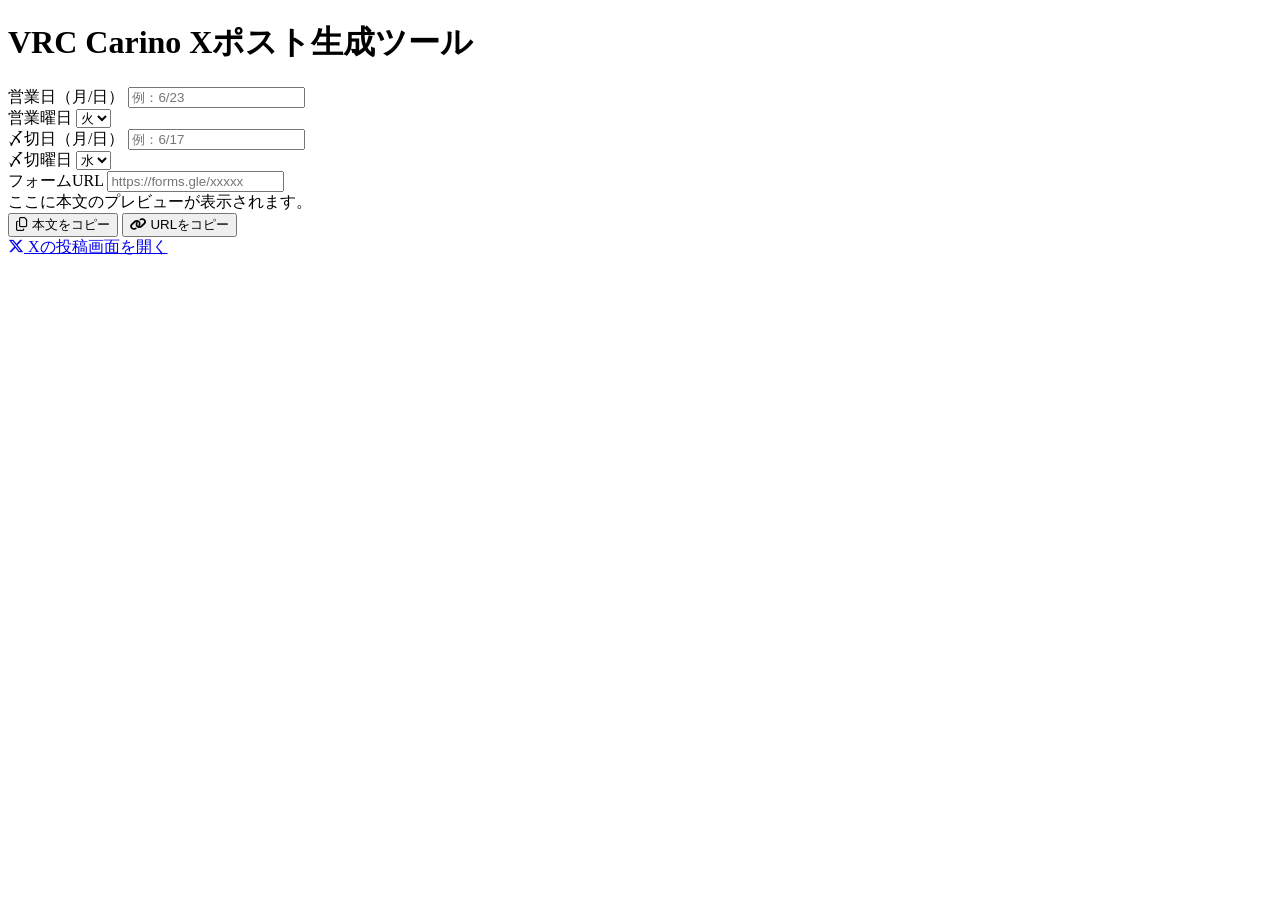
==== post-generator/index.html @ 82fda17e "Create post-generator/index" ====
<!DOCTYPE html>
<html lang="ja">
<head>
  <meta charset="UTF-8">
  <link rel="stylesheet" href="style.css">
  <link rel="stylesheet" href="https://cdnjs.cloudflare.com/ajax/libs/font-awesome/6.5.0/css/all.min.css">
  <title>VRC Carino Xポスト生成ツール</title>
</head>
<body>
  <h1>VRC Carino Xポスト生成ツール</h1>
  <div class="date-row">
    <div class="form-group date-input">
      <label for="eventDate">営業日（月/日）</label>
      <input type="text" id="eventDate" placeholder="例：6/23">
    </div>

    <div class="form-group day-input">
      <label for="eventDay">営業曜日</label>
      <select id="eventDay">
        <option>月</option>
        <option selected>火</option>
        <option>水</option>
        <option>木</option>
        <option>金</option>
        <option>土</option>
        <option>日</option>
      </select>
    </div>
  </div>

  <div class="date-row">
    <div class="form-group date-input">
      <label for="deadlineDate">〆切日（月/日）</label>
      <input type="text" id="deadlineDate" placeholder="例：6/17">
    </div>

    <div class="form-group day-input">
      <label for="deadlineDay">〆切曜日</label>
      <select id="deadlineDay">
        <option>月</option>
        <option>火</option>
        <option selected>水</option>
        <option>木</option>
        <option>金</option>
        <option>土</option>
        <option>日</option>
      </select>
    </div>
  </div>

  <div class="form-group">
    <label for="formUrl">フォームURL</label>
    <input type="text" id="formUrl" placeholder="https://forms.gle/xxxxx">
  </div>

  <div id="preview">ここに本文のプレビューが表示されます。</div>

  <div class="button-group">
    <button onclick="copyText()">
      <i class="fa-regular fa-copy"></i> 本文をコピー
    </button>
    <button onclick="copyUrl()">
      <i class="fa-solid fa-link"></i> URLをコピー
    </button>
  </div>

  <a id="openLink" href="###" target="_blank" class="open-button">
    <i class="fa-brands fa-x-twitter"></i> Xの投稿画面を開く
  </a>

  <script src="script.js"></script>
</body>
</html>
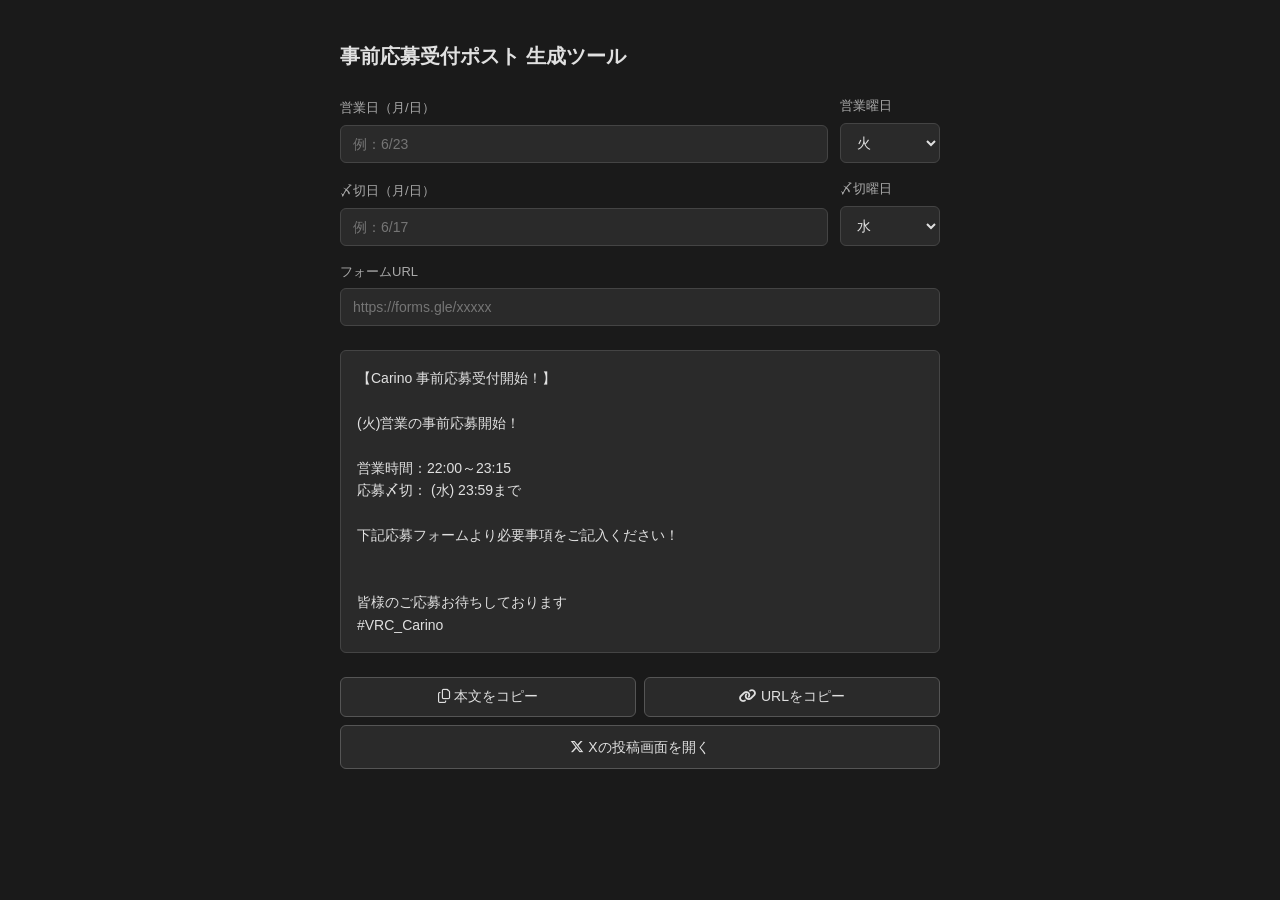
==== commit 96cb7794: "Update index.html" ====
--- a/post-generator/index.html
+++ b/post-generator/index.html
@@ -4,10 +4,10 @@
   <meta charset="UTF-8">
   <link rel="stylesheet" href="style.css">
   <link rel="stylesheet" href="https://cdnjs.cloudflare.com/ajax/libs/font-awesome/6.5.0/css/all.min.css">
-  <title>VRC Carino Xポスト生成ツール</title>
+  <title>VRC Carino | 事前応募受付ポスト 生成ツール</title>
 </head>
 <body>
-  <h1>VRC Carino Xポスト生成ツール</h1>
+  <h1>事前応募受付ポスト 生成ツール</h1>
   <div class="date-row">
     <div class="form-group date-input">
       <label for="eventDate">営業日（月/日）</label>
--- a/post-generator/style.css
+++ b/post-generator/style.css
@@ -0,0 +1,111 @@
+/* === 全体 === */
+body{
+    font-family: sans-serif;
+    max-width: 600px;
+    margin: 40px auto;
+    padding: 0 16px;
+    line-height: 1.6;
+    color: #e0e0e0;
+    background-color: #1a1a1a;
+}
+
+h1{
+    font-size: 20px;
+    margin-bottom: 24px;
+}
+
+/* === 入力欄 === */
+input, select{
+    background-color: #2a2a2a;
+    color: #e0e0e0;
+    border: 1px solid #444;
+    border-radius: 6px;
+    padding: 10px 12px;
+    width: 100%;
+    font-size: 14px;
+    box-sizing: border-box;
+}
+
+label{
+    display: block;
+    font-size: 13px;
+    color: #aaa;
+    margin-top: 0px;
+    margin-bottom: 6px;
+}
+
+.form-group{
+    margin-bottom: 16px;
+}
+
+.date-row {
+    display: flex;
+    gap: 12px;
+    align-items: flex-end;
+}
+
+.date-input{
+    flex: 1;
+}
+
+.day-input{
+    width: 100px;
+}
+
+/* === プレビュー === */
+
+#preview{
+    white-space: pre-wrap;
+    background-color: #2a2a2a;
+    border: 1px solid #444;
+    border-radius: 6px;
+    padding: 16px;
+    font-size: 14px;
+    margin-top: 24px;
+    margin-bottom: 24px;
+    color: #e0e0e0;
+}
+
+/* === ボタン ===*/
+
+button{
+    padding: 10px 20px;
+    font-size: 14px;
+    border-radius: 6px;
+    border: 1px solid #555;
+    background-color: #2a2a2a;
+    color: #e0e0e0;
+    cursor: pointer;
+}
+
+button:hover{
+    background-color: #3a3a3a;
+}
+
+.button-group{
+    display: flex;
+    gap: 8px;
+    margin-top: 12px;
+}
+
+.button-group button{
+    flex: 1;
+}
+
+.open-button{
+    display: block;
+    text-align: center;
+    margin-top: 8px;
+    padding: 10px 20px;
+    font-size: 14px;
+    border-radius: 6px;
+    border: 1px solid #555;
+    background-color: #2a2a2a;
+    color: #e0e0e0;
+    cursor: pointer;
+    text-decoration: none;
+}
+
+.open-button:hover{
+    background-color: #3a3a3a;
+}
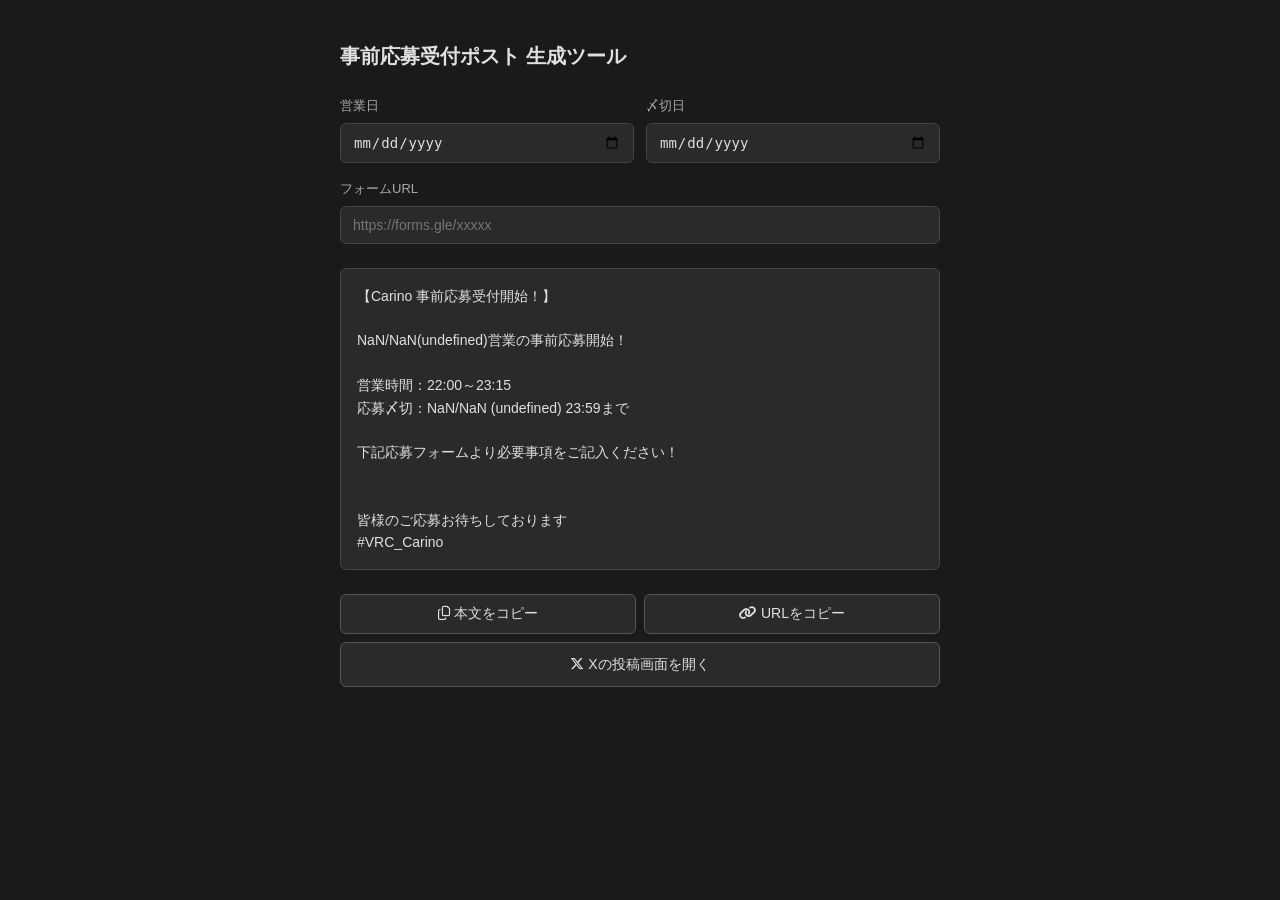
==== commit 69d8f487: "[事前応募受付] カレンダー入力・曜日自動計算に変更" ====
--- a/post-generator/index.html
+++ b/post-generator/index.html
@@ -9,42 +9,14 @@
 <body>
   <h1>事前応募受付ポスト 生成ツール</h1>
   <div class="date-row">
-    <div class="form-group date-input">
-      <label for="eventDate">営業日（月/日）</label>
-      <input type="text" id="eventDate" placeholder="例：6/23">
+    <div class="form-group">
+      <label for="eventDate">営業日</label>
+      <input type="date" id="eventDate">
     </div>
 
-    <div class="form-group day-input">
-      <label for="eventDay">営業曜日</label>
-      <select id="eventDay">
-        <option>月</option>
-        <option selected>火</option>
-        <option>水</option>
-        <option>木</option>
-        <option>金</option>
-        <option>土</option>
-        <option>日</option>
-      </select>
-    </div>
-  </div>
-
-  <div class="date-row">
-    <div class="form-group date-input">
-      <label for="deadlineDate">〆切日（月/日）</label>
-      <input type="text" id="deadlineDate" placeholder="例：6/17">
-    </div>
-
-    <div class="form-group day-input">
-      <label for="deadlineDay">〆切曜日</label>
-      <select id="deadlineDay">
-        <option>月</option>
-        <option>火</option>
-        <option selected>水</option>
-        <option>木</option>
-        <option>金</option>
-        <option>土</option>
-        <option>日</option>
-      </select>
+    <div class="form-group">
+      <label for="deadlineDate">〆切日</label>
+      <input type="date" id="deadlineDate">
     </div>
   </div>
 
--- a/post-generator/style.css
+++ b/post-generator/style.css
@@ -44,12 +44,8 @@
     align-items: flex-end;
 }
 
-.date-input{
+.date-row .form-group{
     flex: 1;
-}
-
-.day-input{
-    width: 100px;
 }
 
 /* === プレビュー === */
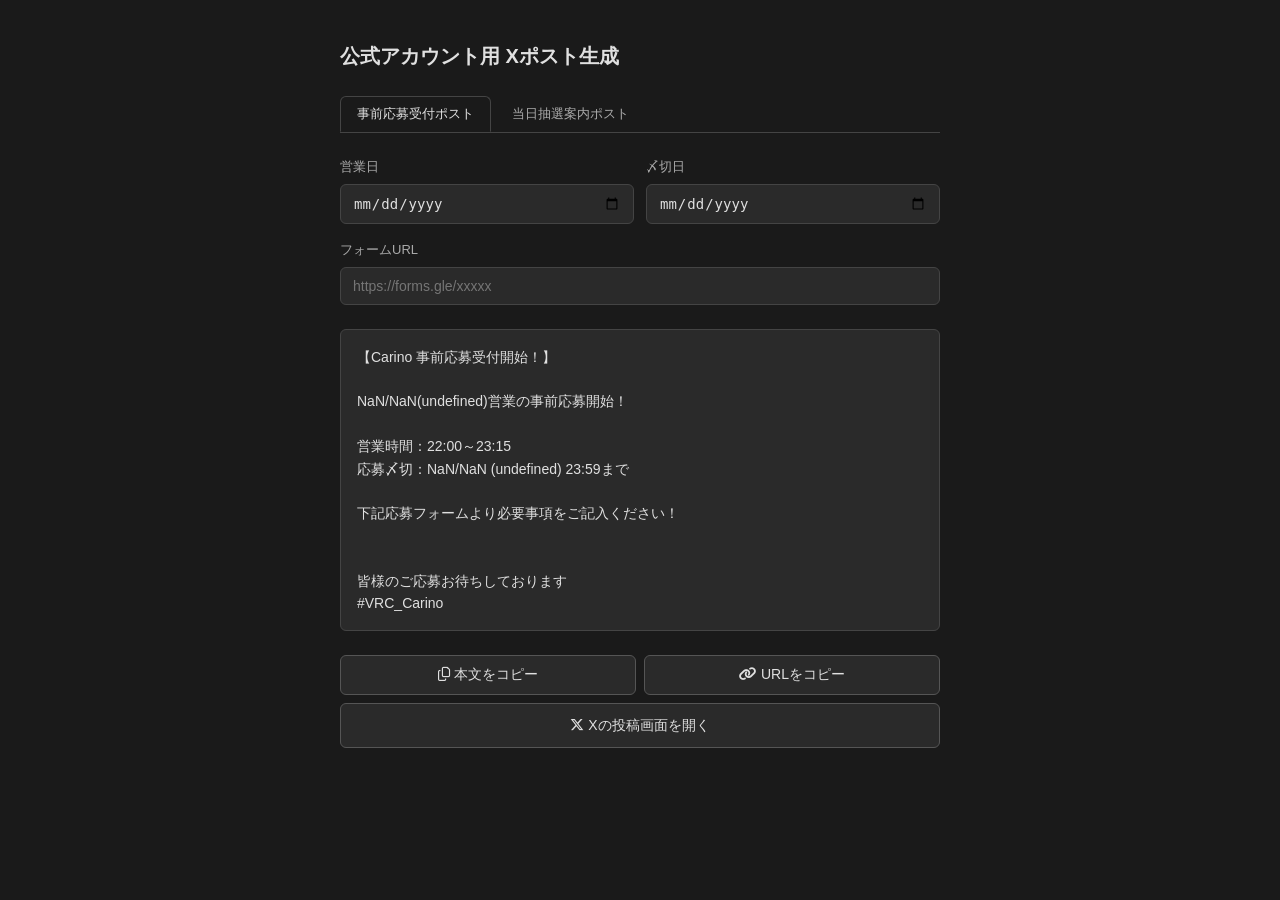
==== commit 6f7496c0: "【Xポスト生成】当日抽選案内ポストの生成機能を追加" ====
--- a/post-generator/index.html
+++ b/post-generator/index.html
@@ -4,27 +4,54 @@
   <meta charset="UTF-8">
   <link rel="stylesheet" href="style.css">
   <link rel="stylesheet" href="https://cdnjs.cloudflare.com/ajax/libs/font-awesome/6.5.0/css/all.min.css">
-  <title>VRC Carino | 事前応募受付ポスト 生成ツール</title>
+  <title>Carino Tools | 公式アカウント用 Xポスト生成</title>
 </head>
 <body>
-  <h1>事前応募受付ポスト 生成ツール</h1>
-  <div class="date-row">
-    <div class="form-group">
-      <label for="eventDate">営業日</label>
-      <input type="date" id="eventDate">
+  <h1>公式アカウント用 Xポスト生成</h1>
+
+  <div class="tab-group">
+    <button class="tab-btn active" onclick="switchTab('pre')">事前応募受付ポスト</button>
+    <button class="tab-btn" onclick="switchTab('sameday')">当日抽選案内ポスト</button>
+  </div>
+
+  <!-- 事前応募受付ポスト -->
+  <div id="tab-pre" class="tab-content">
+    <div class="date-row">
+      <div class="form-group">
+        <label for="eventDate">営業日</label>
+        <input type="date" id="eventDate">
+      </div>
+
+      <div class="form-group">
+        <label for="deadlineDate">〆切日</label>
+        <input type="date" id="deadlineDate">
+      </div>
     </div>
 
     <div class="form-group">
-      <label for="deadlineDate">〆切日</label>
-      <input type="date" id="deadlineDate">
+      <label for="formUrl">フォームURL</label>
+      <input type="text" id="formUrl" placeholder="https://forms.gle/xxxxx">
     </div>
   </div>
 
-  <div class="form-group">
-    <label for="formUrl">フォームURL</label>
-    <input type="text" id="formUrl" placeholder="https://forms.gle/xxxxx">
+  <!-- 当日抽選案内ポスト -->
+  <div id="tab-sameday" class="tab-content" stylr="display: none;">
+    <div class="form-group">
+      <label for="samedayDate">営業日</label>
+      <input type="date" id="samedayDate">
+    </div>
+    <div class="form-group">
+      <label for="joinAccount">Join先</label>
+      <select id="joinAccount">
+        <option value="ジュン -Jun-|https://vrchat.com/home/user/usr_be6aa528-2660-40ba-b637-6ffcb6da67be">ジュン -Jun-</option>
+        <option value="あみたん|https://vrchat.com/home/user/usr_3b7d1da3-ec9b-4814-8577-037f0c901adb">あみたん</option>
+        <option value="AmashiroRyuka|http://vrchat.com/home/user/usr_2aadabdf-6d99-48a1-bf7d-c8971e1df5d4">AmashiroRyuka</option>
+        <option value="ありす・ありす|https://vrchat.com/home/user/usr_f4225913-33be-432b-bb51-addd1497ab95">ありす・ありす</option>
+        <option value="- なゆ -|https://vrchat.com/home/user/usr_e267233a-0d1a-445a-8b63-efb0e89eea8a">- なゆ -</option>
+      </select>
+    </div>
   </div>
-
+  
   <div id="preview">ここに本文のプレビューが表示されます。</div>
 
   <div class="button-group">
--- a/post-generator/style.css
+++ b/post-generator/style.css
@@ -62,8 +62,36 @@
     color: #e0e0e0;
 }
 
+/* === タブ ===*/
+.tab-group{
+    display: flex;
+    gap: 4px;
+    margin-bottom: 24px;
+    border-bottom: 1px solid #444;
+}
+
+.tab-btn{
+    padding: 8px 16px;
+    font-size: 13px;
+    border-radius: 6px 6px 0 0;
+    border: 1px solid transparent;
+    background-color: transparent;
+    color: #aaa;
+    cursor: pointer;
+}
+
+.tab-btn:hover{
+    color: #e0e0e0;
+}
+
+.tab-btn.active{
+    border-color: #444;;
+    border-bottom-color: #1a1a1a;
+    background-color: #1a1a1a;
+    color: #e0e0e0;
+}
+
 /* === ボタン ===*/
-
 button{
     padding: 10px 20px;
     font-size: 14px;
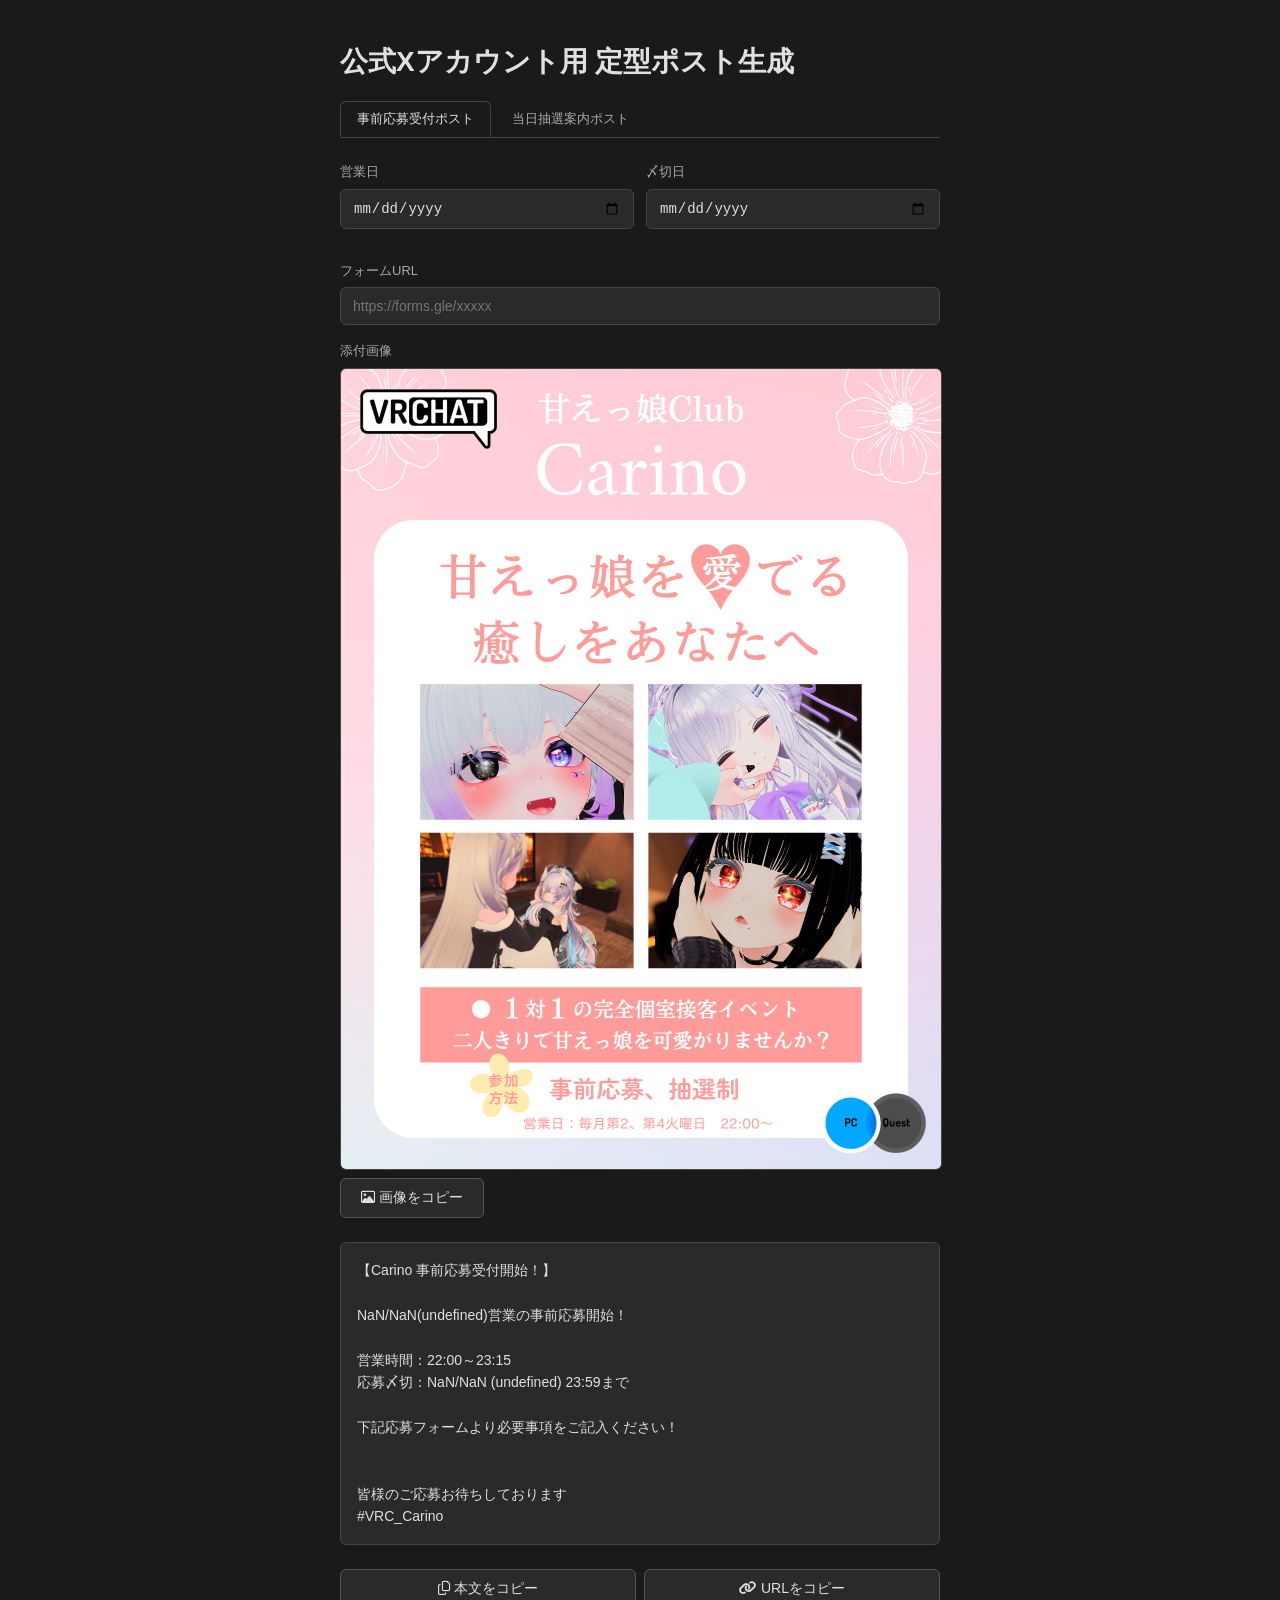
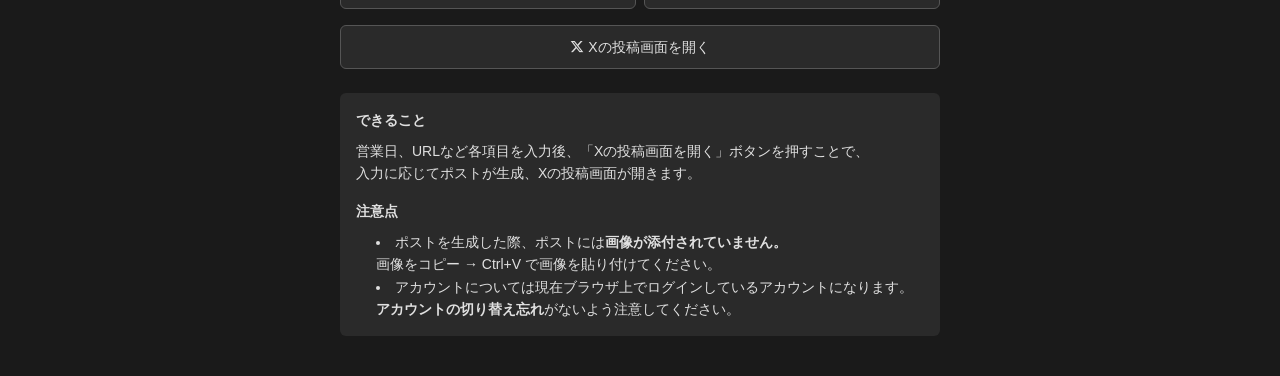
==== commit 2dfad3f9: "【定型ポスト生成】画像コピー機能と入力補助を追加" ====
--- a/post-generator/index.html
+++ b/post-generator/index.html
@@ -4,11 +4,14 @@
   <meta charset="UTF-8">
   <link rel="stylesheet" href="style.css">
   <link rel="stylesheet" href="https://cdnjs.cloudflare.com/ajax/libs/font-awesome/6.5.0/css/all.min.css">
-  <title>Carino Tools | 公式アカウント用 Xポスト生成</title>
+  <title>Carino Tools | 公式Xアカウント用 定型ポスト生成</title>
 </head>
 <body>
-  <h1>公式アカウント用 Xポスト生成</h1>
+  <h1 class="tool">
+    公式Xアカウント用 定型ポスト生成
+  </h1>
 
+  <!-- 各ポスト切替タブ-->
   <div class="tab-group">
     <button class="tab-btn active" onclick="switchTab('pre')">事前応募受付ポスト</button>
     <button class="tab-btn" onclick="switchTab('sameday')">当日抽選案内ポスト</button>
@@ -29,13 +32,22 @@
     </div>
 
     <div class="form-group">
+
       <label for="formUrl">フォームURL</label>
       <input type="text" id="formUrl" placeholder="https://forms.gle/xxxxx">
+    </div>
+
+    <div class="image-block">
+      <label>添付画像</label>
+      <img src="images/pre/pre-poster.png" alt="事前応募受付ポスト用画像" class="image-preview">
+      <button onclick="copyImage('images/pre/pre-poster.png')">
+        <i class="fa-regular fa-image"></i> 画像をコピー
+      </button>
     </div>
   </div>
 
   <!-- 当日抽選案内ポスト -->
-  <div id="tab-sameday" class="tab-content" stylr="display: none;">
+  <div id="tab-sameday" class="tab-content" style="display: none;">
     <div class="form-group">
       <label for="samedayDate">営業日</label>
       <input type="date" id="samedayDate">
@@ -43,12 +55,30 @@
     <div class="form-group">
       <label for="joinAccount">Join先</label>
       <select id="joinAccount">
+        <option value="" disabled selected>Join先を選択</option>
         <option value="ジュン -Jun-|https://vrchat.com/home/user/usr_be6aa528-2660-40ba-b637-6ffcb6da67be">ジュン -Jun-</option>
         <option value="あみたん|https://vrchat.com/home/user/usr_3b7d1da3-ec9b-4814-8577-037f0c901adb">あみたん</option>
         <option value="AmashiroRyuka|http://vrchat.com/home/user/usr_2aadabdf-6d99-48a1-bf7d-c8971e1df5d4">AmashiroRyuka</option>
         <option value="ありす・ありす|https://vrchat.com/home/user/usr_f4225913-33be-432b-bb51-addd1497ab95">ありす・ありす</option>
         <option value="- なゆ -|https://vrchat.com/home/user/usr_e267233a-0d1a-445a-8b63-efb0e89eea8a">- なゆ -</option>
       </select>
+    </div>
+
+    <div class="image-row">
+      <div class="image-block">
+        <label>① ポスター画像</label>
+        <img src="images/sameday/sameday-poster.png" alt="当日用ポスター画像" class="image-preview">
+        <button onclick="copyImage('images/sameday/sameday-poster.png')">
+          <i class="fa-regular fa-image"></i> ポスター画像をコピー
+        </button>
+      </div>
+      <div class="image-block">
+        <label>② 応募条件・注意事項画像</label>
+        <img src="images/sameday/sameday-rules.png" alt="当日用応募条件画像" class="image-preview">
+        <button onclick="copyImage('images/sameday/sameday-rules.png')">
+          <i class="fa-regular fa-image"></i> 応募条件画像をコピー
+        </button>
+      </div>
     </div>
   </div>
   
@@ -63,9 +93,26 @@
     </button>
   </div>
 
-  <a id="openLink" href="###" target="_blank" class="open-button">
+  <a id="openLink" href="###" target="_blank" class="open-button" onclick="return validate();">
     <i class="fa-brands fa-x-twitter"></i> Xの投稿画面を開く
   </a>
+
+  <div class="tool-common-area">
+    <h3>できること</h3>
+    <div>
+      営業日、URLなど各項目を入力後、「Xの投稿画面を開く」ボタンを押すことで、<br>
+      入力に応じてポストが生成、Xの投稿画面が開きます。
+    </div>
+    <h3>注意点</h3>
+    <li>
+      ポストを生成した際、ポストには<b>画像が添付されていません。</b><br>
+      画像をコピー → Ctrl+V で画像を貼り付けてください。
+    </li>
+    <li>
+      アカウントについては現在ブラウザ上でログインしているアカウントになります。<br>
+      <b>アカウントの切り替え忘れ</b>がないよう注意してください。
+    </li>
+  </div>
 
   <script src="script.js"></script>
 </body>
--- a/post-generator/style.css
+++ b/post-generator/style.css
@@ -10,8 +10,41 @@
 }
 
 h1{
-    font-size: 20px;
+    font-size: 28px;
+    font-weight: bold;
+    margin-bottom: 16px;
+}
+
+.tool-common-area{
+    background-color: #2a2a2a;
+    border: 0;
+    border-radius: 6px;
+    padding: 16px;
+    font-size: 14px;
     margin-bottom: 24px;
+    color: #e0e0e0;
+}
+
+h2{
+    font-size: 16px;
+    font-weight: normal;
+
+}
+
+h3{
+    font-size: 14px;
+    margin-top: 0px;
+    margin-bottom: 8px;
+}
+
+div{
+    font-size: 14px;
+    margin-bottom: 16px;
+}
+
+li{
+    font-size: 14px;
+    margin-left: 20px;
 }
 
 /* === 入力欄 === */
@@ -48,8 +81,35 @@
     flex: 1;
 }
 
+#joinAccount:has(option[value=""]:checked){
+    color: #888;
+}
+
+#joinAccount option{
+    color: #e0e0e0;
+}
+
+/* === 画像コピー === */
+.image-block{
+    margin-top: 16px;
+    margin-bottom: 16px;
+}
+
+.image-preview{
+    display: block;
+    max-width: 100%;
+    border: 1px solid #444;
+    border-radius: 6px;
+    margin-bottom: 8px;
+}
+
+.image-row {
+    display:flex;
+    gap: 16px;
+    align-items: flex-end;
+}
+
 /* === プレビュー === */
-
 #preview{
     white-space: pre-wrap;
     background-color: #2a2a2a;
@@ -120,6 +180,7 @@
     display: block;
     text-align: center;
     margin-top: 8px;
+    margin-bottom: 24px;
     padding: 10px 20px;
     font-size: 14px;
     border-radius: 6px;
